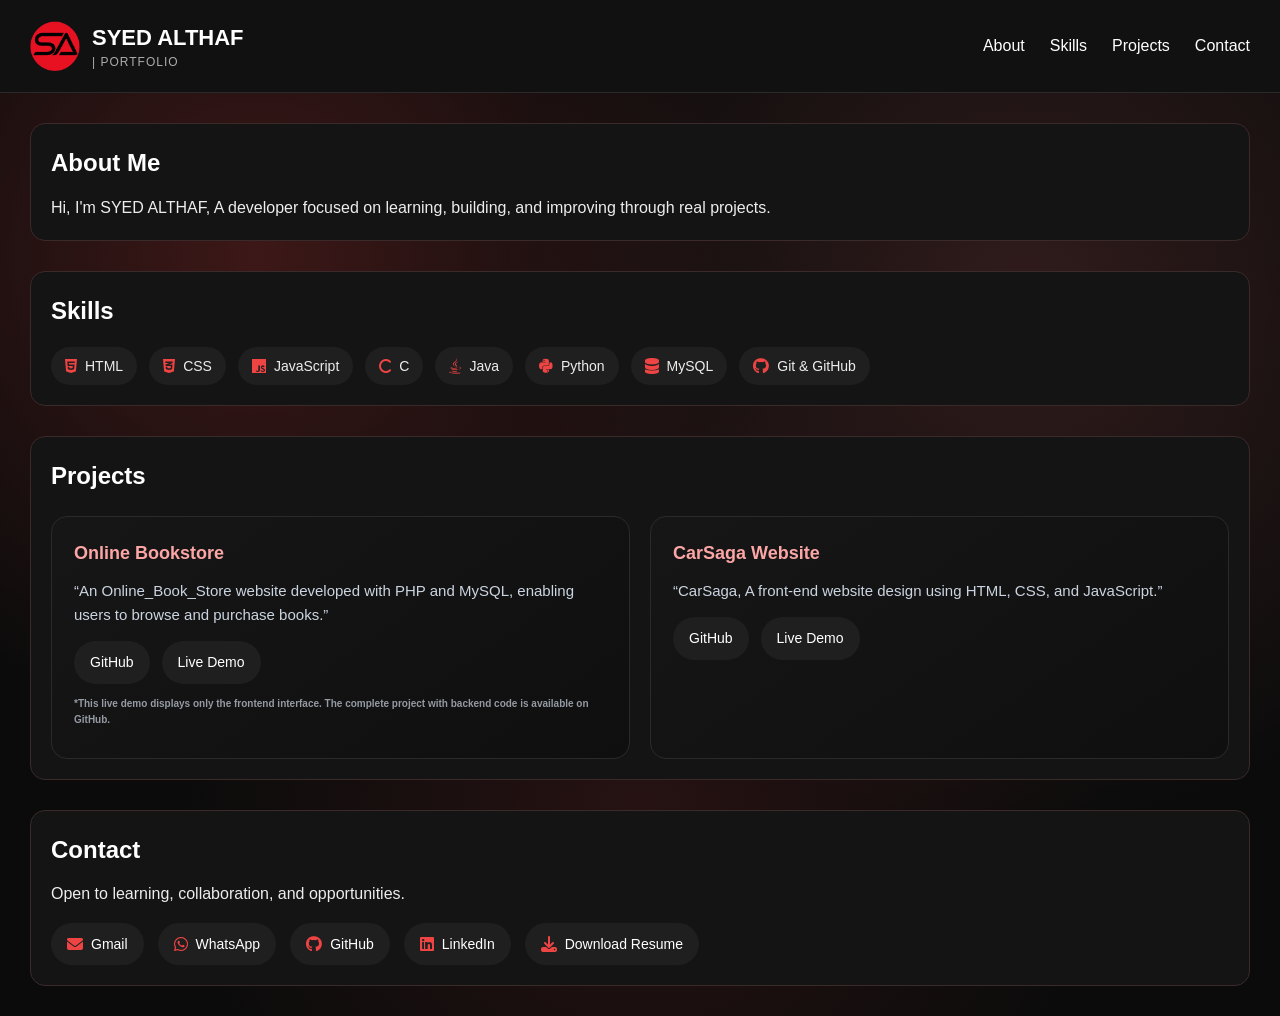
==== index.html @ 484fdac5 "Add files via upload" ====
<!DOCTYPE html>
<html lang="en">
<head>
    <meta charset="UTF-8">
    <meta name="viewport" content="width=device-width, initial-scale=1.0">
    <title>Syed Althaf Ali | Portfolio</title>
    <link rel="icon" type="image/png" href="images/favicon.png">
    <link rel="stylesheet" href="style.css">
    <link rel="stylesheet" href="https://cdnjs.cloudflare.com/ajax/libs/font-awesome/6.5.1/css/all.min.css" />
</head>
<body>

<!-- LOGO SECTION -->
<header>
    <!-- BRAND -->
    <div class="brand">
        <img src="images/logo.png" alt="SA Logo" class="brand-logo">

        <div class="brand-text">
            <h1>
                <span>SYED ALTHAF</span>
            </h1>
            <p class="tagline">| Portfolio</p>
        </div>
    </div>

    <!-- NAVIGATION -->
    <nav>
        <ul class="nav-links">
            <li><a href="#about">About</a></li>
            <li><a href="#skills">Skills</a></li>
            <li><a href="#projects">Projects</a></li>
            <li><a href="#contact">Contact</a></li>
        </ul>
    </nav>
</header>


<!-- ABOUT SECTION -->
<section id="about">
  <h2>About Me</h2>
  <p>Hi, I'm SYED ALTHAF, A developer focused on learning, building, and improving through real projects.</p>
</section>


<!-- SKILL SECTION -->
<section id="skills">
    <h2>Skills</h2>

    <div class="skills-icons">
        <span><i class="fa-brands fa-html5"></i> HTML</span>
        <span><i class="fa-brands fa-css3-alt"></i> CSS</span>
        <span><i class="fa-brands fa-js"></i> JavaScript</span>
        <span><i class="fa-solid fa-c"></i> C</span>
        <span><i class="fa-brands fa-java"></i> Java</span>
        <span><i class="fa-brands fa-python"></i> Python</span>
        <span><i class="fa-solid fa-database"></i> MySQL</span>
        <span><i class="fa-brands fa-github"></i> Git & GitHub</span>
    </div>
</section>




<!-- PROJECT SECTION -->
<section id="projects">
    <h2>Projects</h2>

    <div class="projects-container">
        <div class="project-card">
            <h3>Online Bookstore</h3>
            <p>“An Online_Book_Store website developed with PHP and MySQL, enabling users to browse and purchase books.”</p>
            <div class="project-links">
                <a href="https://github.com/syedalthafali16/Online_book_library" target="_blank">GitHub</a>
                <a href="https://online-book-sit.netlify.app" target="_blank">Live Demo</a>
                <h6>*This live demo displays only the frontend interface. The complete project with backend code is available on GitHub.</h6>
            </div>
        </div>

        <div class="project-card">
            <h3>CarSaga Website</h3>
            <p>“CarSaga, A front-end website design using HTML, CSS, and JavaScript.”</p>
            <div class="project-links">
                <a href="https://github.com/syedalthafali16/CarSaga" target="_blank">GitHub</a>
                <a href="https://CarSaga.netlify.app" target="_blank">Live Demo</a>
            </div>
        </div>
    </div>
</section>

<!-- CONTACT SECTION -->
<section id="contact">
    <h2>Contact</h2>
    <p>Open to learning, collaboration, and opportunities.</p>

    <div class="contact-links">
        <a href="mailto:syedaltaf0686@gmail.com">
            <i class="fa-solid fa-envelope"></i>
            Gmail
        </a>

        <a href="https://wa.me/917795450686" target="_blank">
            <i class="fa-brands fa-whatsapp"></i>
            WhatsApp
        </a>

        <a href="https://github.com/syedalthafali16" target="_blank">
            <i class="fa-brands fa-github"></i>
            GitHub
        </a>

        <a href="https://linkedin.com/in/syedalthafali16" target="_blank">
            <i class="fa-brands fa-linkedin"></i>
            LinkedIn
        </a>

        <a class="resume-btn" href="resume/resume.pdf" download>
            <i class="fa-solid fa-download"></i>
            Download Resume
        </a>
    </div>
</section>

</body>
</html>
---- style.css ----
/* =========================
   RESET
========================= */
* {
    margin: 0;
    padding: 0;
    box-sizing: border-box;
}

html {
    scroll-behavior: smooth;
}

/* =========================
   BODY
========================= */
body {
    font-family: 'Segoe UI', sans-serif;
    line-height: 1.6;
    color: #EDEDED;

    background:
        radial-gradient(circle at 20% 25%, rgba(239, 68, 68, 0.22), transparent 38%),
        radial-gradient(circle at 80% 30%, rgba(248, 113, 113, 0.16), transparent 42%),
        radial-gradient(circle at 50% 80%, rgba(239, 68, 68, 0.12), transparent 45%),
        #0B0B0B;
}

/* =========================
   HEADER
========================= */
header {
    position: sticky;
    top: 0;
    z-index: 1000;

    display: flex;
    align-items: center;
    justify-content: space-between;

    padding: 20px 30px;
    background: #111111;
    border-bottom: 1px solid #2A2A2A;
    transition: box-shadow 0.3s ease;
}

header.scrolled {
    box-shadow: 0 10px 30px rgba(0, 0, 0, 0.6);
}

/* =========================
   BRAND / LOGO
========================= */
.brand {
    display: flex;
    align-items: center;
    gap: 12px;
    cursor: pointer;
}

.brand-logo {
    width: 50px;
    height: 50px;
    object-fit: contain;
}

.brand-text h1 {
    font-size: 22px;
    font-weight: 700;
    color: #FFFFFF;
    transition: color 0.3s ease;
}

.brand-text h1 span {
    color: white;
    transition: color 0.3s ease;
}

.tagline {
    font-size: 12px;
    letter-spacing: 1px;
    text-transform: uppercase;
    opacity: 0.7;
    margin-top: -2px;
}

/* Brand hover */
.brand:hover h1 {
    color: white;
}

.brand:hover h1 span {
    color: #EF4444;
}

/* =========================
   NAVBAR
========================= */
.nav-links {
    list-style: none;
    display: flex;
    gap: 25px;
}

.nav-links a {
    position: relative;
    text-decoration: none;
    color: #FFFFFF;
    font-weight: 500;
    transition: color 0.2s ease;
}

.nav-links a::after {
    content: "";
    position: absolute;
    left: 0;
    bottom: -4px;
    width: 0;
    height: 2px;
    background: #EF4444;
    transition: width 0.3s ease;
}

.nav-links a:hover::after {
    width: 100%;
}

/* =========================
    SECTIONS
========================= */
section {
    max-width: auto;
    margin: 30px;
    padding: 20px;
    background: #141414;
    border-radius: 15px;
    border: 1px solid #3b2a2a;
    scroll-margin-top: 100px;
}

section h2 {
    margin-bottom: 12px;
    color: #FFFFFF;
}


/* =========================
   SKILLS
========================= */
.skills-icons {
    display: flex;
    flex-wrap: wrap;
    gap: 12px;
    margin-top: 16px;
}

.skills-icons span {
    display: flex;
    align-items: center;
    gap: 8px;

    padding: 8px 14px;
    border-radius: 999px;
    background: #1F1F1F;
    font-size: 14px;

    transition: background 0.2s ease, transform 0.2s ease;
}

.skills-icons span i {
    color: #EF4444;
    font-size: 16px;
}

.skills-icons span:hover {
    background: #EF4444;
    transform: translateY(-2px);
}

.skills-icons span:hover i {
    color: #FFFFFF;
}

/* =========================
   PROJECTS
========================= */
#projects p {
    margin-top: 12px;
    color: #CBD5E1;
}

.projects-container {
    display: grid;
    grid-template-columns: repeat(auto-fit, minmax(260px, 1fr));
    gap: 20px;
    margin-top: 20px;
}

.project-card {
    padding: 22px;
    border-radius: 16px;

    background: linear-gradient(145deg, #161616, #0F0F0F);
    border: 1px solid #2A2A2A;

    transition: transform 0.3s ease, box-shadow 0.3s ease;
}

.project-card:hover {
    transform: translateY(-8px);
    box-shadow: 0 20px 40px rgba(239, 68, 68, 0.35);
}

.project-card h3 {
    margin-bottom: 8px;
    color: #FCA5A5;
    font-size: 18px;
}

.project-card p {
    color: #CBD5E1;
    font-size: 15px;
}

.project-card h6 {
    margin-bottom: 8px;
    color: #CBD5E1;
    font-size: 10px;
    opacity: 0.7;
}

/* PROJECT BUTTONS */
.project-links {
    margin-top: 14px;
    display: flex;
    gap: 12px;
    flex-wrap: wrap;
}

.project-links a {
    display: flex;
    align-items: center;
    gap: 8px;

    padding: 10px 16px;
    border-radius: 999px;
    background: #1F1F1F;

    color: #FFFFFF;
    text-decoration: none;
    font-size: 14px;

    transition: background 0.25s ease, transform 0.25s ease;
}

.project-links a i {
    font-size: 16px;
    color: #EF4444;
}

.project-links a:hover {
    background: #EF4444;
    transform: translateY(-2px);
}

.project-links a:hover i {
    color: #FFFFFF;
}



/* =========================
   CONTACT
========================= */
.contact-links {
    display: flex;
    flex-wrap: wrap;
    gap: 14px;
    margin-top: 16px;
}

.contact-links a {
    display: flex;
    align-items: center;
    gap: 8px;

    padding: 10px 16px;
    border-radius: 999px;
    background: #1F1F1F;

    color: #FFFFFF;
    text-decoration: none;
    font-size: 14px;

    transition: background 0.25s ease, transform 0.25s ease;
}

.contact-links a i {
    font-size: 16px;
    color: #EF4444;
}

.contact-links a:hover {
    background: #EF4444;
    transform: translateY(-2px);
}

.contact-links a:hover i {
    color: #FFFFFF;
}


/* =========================
   MOBILE
========================= */
@media (max-width: 768px) {
    header {
        padding: 16px 20px;
    }

    .nav-links {
        gap: 14px;
        font-size: 14px;
    }
}
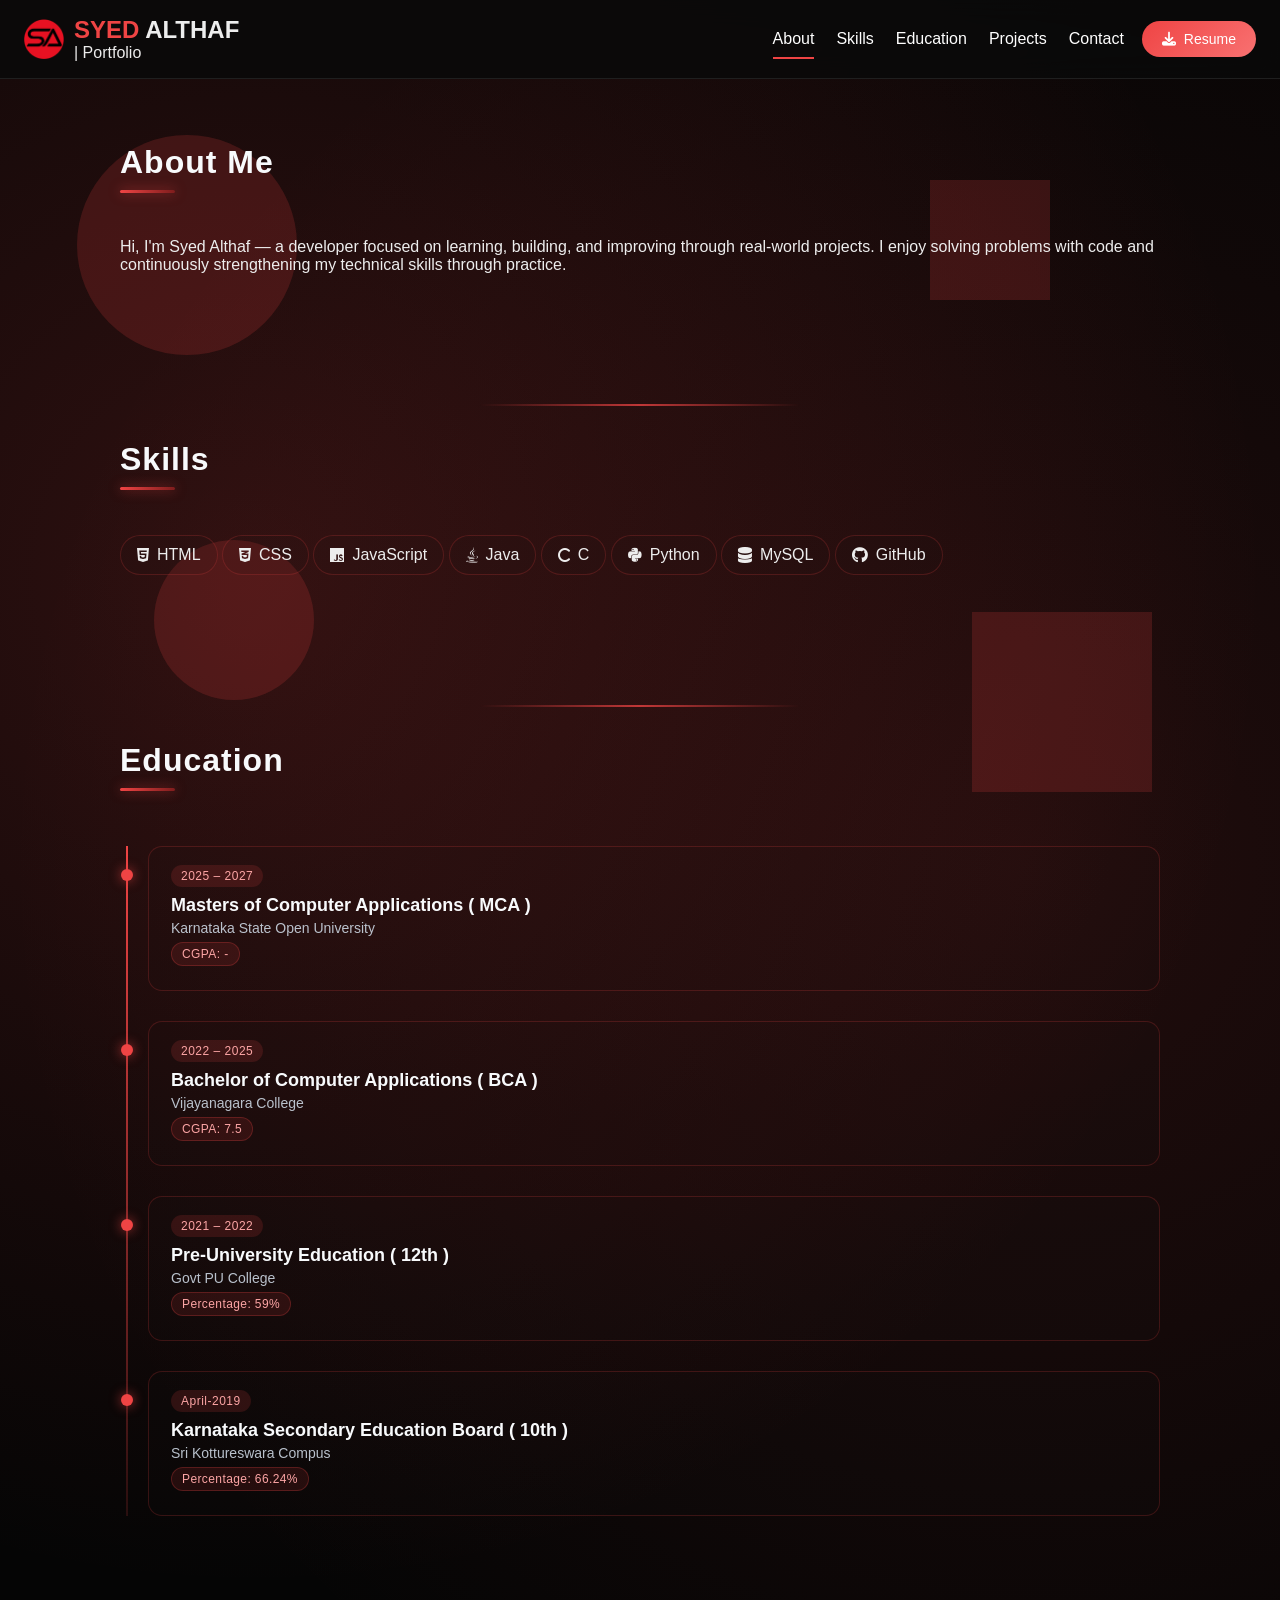
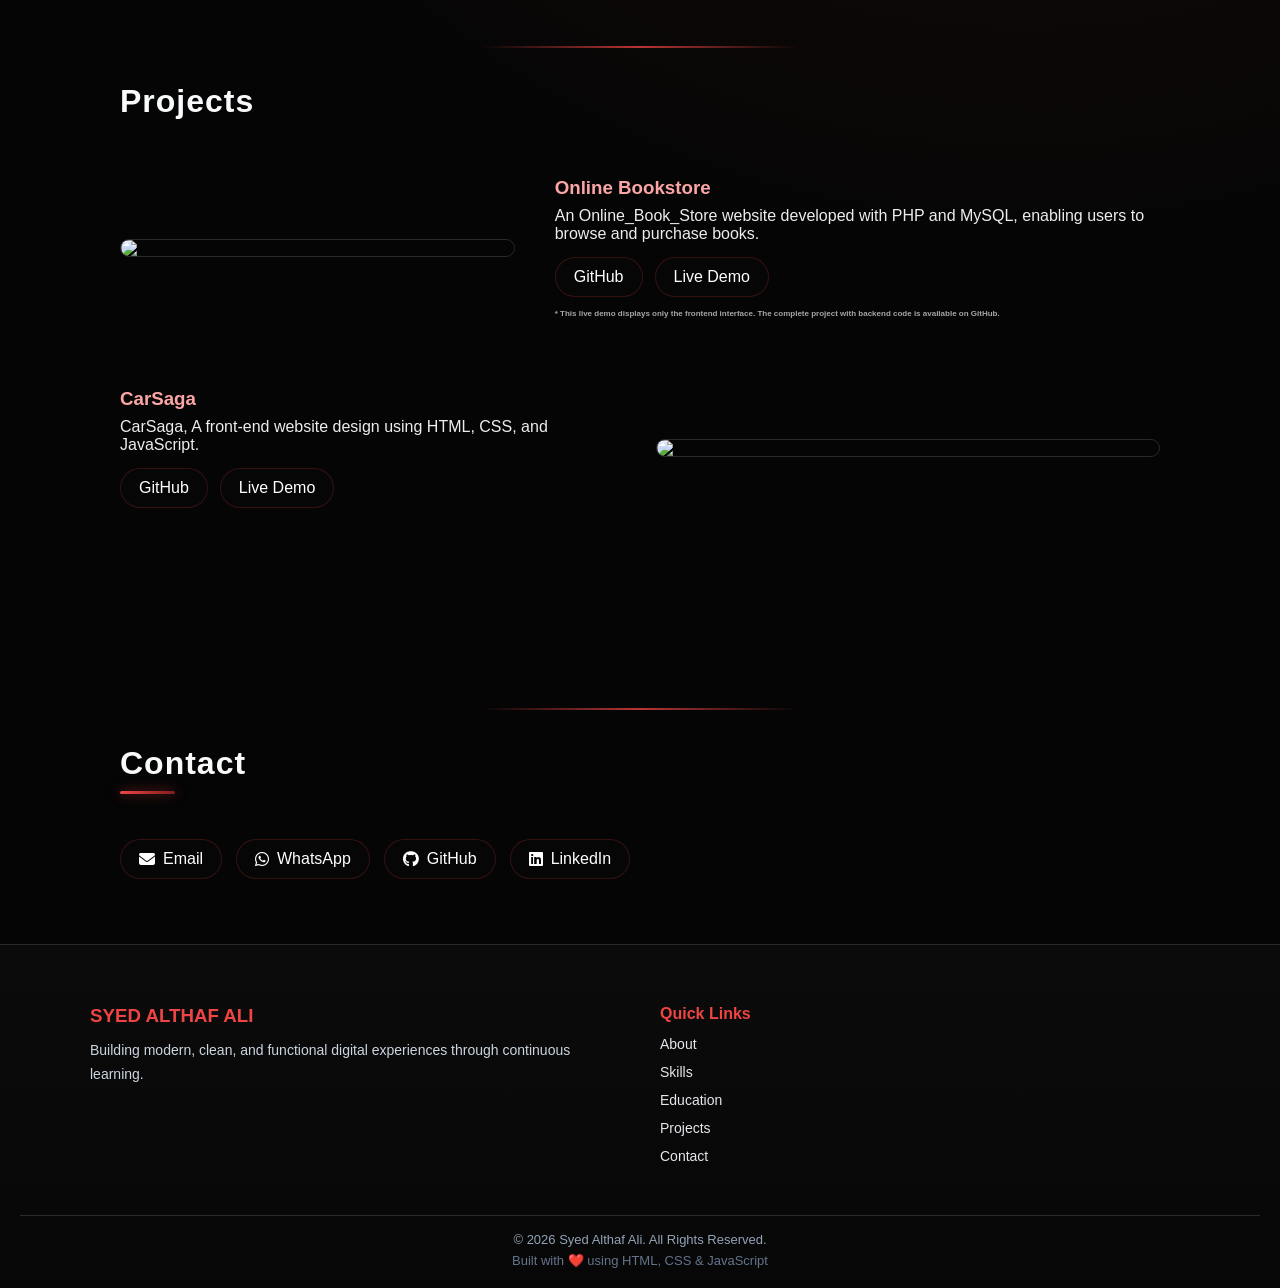
==== commit 95557e55: "Add files via upload" ====
--- a/index.html
+++ b/index.html
@@ -1,125 +1,194 @@
 <!DOCTYPE html>
 <html lang="en">
 <head>
-    <meta charset="UTF-8">
-    <meta name="viewport" content="width=device-width, initial-scale=1.0">
-    <title>Syed Althaf Ali | Portfolio</title>
-    <link rel="icon" type="image/png" href="images/favicon.png">
-    <link rel="stylesheet" href="style.css">
-    <link rel="stylesheet" href="https://cdnjs.cloudflare.com/ajax/libs/font-awesome/6.5.1/css/all.min.css" />
+  <meta charset="UTF-8">
+  <meta name="viewport" content="width=device-width, initial-scale=1.0">
+  <title>Syed Althaf Ali | Portfolio</title>
+
+  <link rel="icon" href="images/favicon.png">
+  <link rel="stylesheet" href="style.css">
+  <link rel="stylesheet"
+        href="https://cdnjs.cloudflare.com/ajax/libs/font-awesome/6.5.1/css/all.min.css">
 </head>
 <body>
 
-<!-- LOGO SECTION -->
+<!-- BACKGROUND SHAPES -->
+<div class="bg-shapes">
+  <span class="circle"></span>
+  <span class="circle"></span>
+  <span class="square"></span>
+  <span class="square"></span>
+</div>
+
 <header>
-    <!-- BRAND -->
-    <div class="brand">
-        <img src="images/logo.png" alt="SA Logo" class="brand-logo">
+  <div class="brand">
+    <img src="images/logo.png" class="brand-logo">
+    <div>
+      <h2><span>SYED</span> ALTHAF</h2>
+      <p class="tagline">| Portfolio</p>
+    </div>
+  </div>
 
-        <div class="brand-text">
-            <h1>
-                <span>SYED ALTHAF</span>
-            </h1>
-            <p class="tagline">| Portfolio</p>
-        </div>
+  <nav>
+    <ul class="nav-links" id="navLinks">
+      <li><a href="#about">About</a></li>
+      <li><a href="#skills">Skills</a></li>
+      <li><a href="#education">Education</a></li>
+      <li><a href="#projects">Projects</a></li>
+      <li><a href="#contact">Contact</a></li>
+    </ul>
+
+    <a
+      href="https://drive.google.com/file/d/1rH7lKC6GWyjIgkZHhj6-uSMbkFeJGBRj/view?usp=drive_link"
+      target="_blank"
+      class="resume-top-btn">
+      <i class="fa-solid fa-download"></i> Resume
+    </a>
+
+    <!-- MOBILE MENU BUTTON -->
+    <div class="menu-btn" id="menuBtn">
+      <span></span>
+      <span></span>
+      <span></span>
+    </div>
+  </nav>
+</header>
+
+<section id="about" class="section reveal">
+  <h2 class="section-title">About Me</h2>
+  <p>
+  Hi, I'm Syed Althaf — a developer focused on learning,
+  building, and improving through real-world projects.
+  I enjoy solving problems with code and continuously
+  strengthening my technical skills through practice.
+</p>
+
+</section>
+
+<section id="skills" class="section reveal">
+  <h2 class="section-title">Skills</h2>
+  <div class="skills-icons">
+    <span><i class="fa-brands fa-html5"></i> HTML</span>
+    <span><i class="fa-brands fa-css3-alt"></i> CSS</span>
+    <span><i class="fa-brands fa-js"></i> JavaScript</span>
+    <span><i class="fa-brands fa-java"></i> Java</span>
+    <span><i class="fa-brands fa-c"></i> C</span>
+    <span><i class="fa-brands fa-python"></i> Python</span>
+    <span><i class="fa-solid fa-database"></i> MySQL</span>
+    <span><i class="fa-brands fa-github"></i> GitHub</span>
+  </div>
+</section>
+
+<section id="education" class="section reveal">
+  <h2 class="section-title">Education</h2>
+
+  <div class="education">
+
+    <div class="edu-card">
+      <span class="edu-year">2025 – 2027</span>
+      <h3>Masters of Computer Applications ( MCA )</h3>
+      <p>Karnataka State Open University</p>
+      <span class="edu-cgpa">CGPA: -</span>
     </div>
 
-    <!-- NAVIGATION -->
-    <nav>
-        <ul class="nav-links">
-            <li><a href="#about">About</a></li>
-            <li><a href="#skills">Skills</a></li>
-            <li><a href="#projects">Projects</a></li>
-            <li><a href="#contact">Contact</a></li>
-        </ul>
-    </nav>
-</header>
+    <div class="edu-card">
+      <span class="edu-year">2022 – 2025</span>
+      <h3>Bachelor of Computer Applications ( BCA )</h3>
+      <p>Vijayanagara College</p>
+       <span class="edu-cgpa">CGPA: 7.5</span>
+    </div>
 
+    <div class="edu-card">
+      <span class="edu-year">2021 – 2022</span>
+      <h3>Pre-University Education ( 12th )</h3>
+      <p>Govt PU College</p>
+      <span class="edu-cgpa">Percentage: 59%</span>
+    </div>
 
-<!-- ABOUT SECTION -->
-<section id="about">
-  <h2>About Me</h2>
-  <p>Hi, I'm SYED ALTHAF, A developer focused on learning, building, and improving through real projects.</p>
+    <div class="edu-card">
+      <span class="edu-year">April-2019</span>
+      <h3>Karnataka Secondary Education Board ( 10th )</h3>
+      <p>Sri Kottureswara Compus</p>
+      <span class="edu-cgpa">Percentage: 66.24%</span>
+    </div>
+
+  </div>
 </section>
 
 
-<!-- SKILL SECTION -->
-<section id="skills">
-    <h2>Skills</h2>
+<section id="projects" class="section">
+  <h2 class="section-title">Projects</h2>
 
-    <div class="skills-icons">
-        <span><i class="fa-brands fa-html5"></i> HTML</span>
-        <span><i class="fa-brands fa-css3-alt"></i> CSS</span>
-        <span><i class="fa-brands fa-js"></i> JavaScript</span>
-        <span><i class="fa-solid fa-c"></i> C</span>
-        <span><i class="fa-brands fa-java"></i> Java</span>
-        <span><i class="fa-brands fa-python"></i> Python</span>
-        <span><i class="fa-solid fa-database"></i> MySQL</span>
-        <span><i class="fa-brands fa-github"></i> Git & GitHub</span>
+  <div class="project reveal">
+    <img src="images/projects/OBS.png">
+    <div class="project-info">
+      <h3>Online Bookstore</h3>
+      <p>An Online_Book_Store website developed with PHP and MySQL, enabling users to browse and purchase books.</p>
+      <div class="project-links">
+        <a href="#">GitHub</a>
+        <a href="#">Live Demo</a>
+        <h6>* This live demo displays only the frontend interface. The complete project with backend code is available on GitHub.</h6>
+      </div>
     </div>
+  </div>
+
+  <div class="project reverse reveal">
+    <img src="images/projects/CarSaga.png">
+    <div class="project-info">
+      <h3>CarSaga</h3>
+      <p>CarSaga, A front-end website design using HTML, CSS, and JavaScript.</p>
+      <div class="project-links">
+        <a href="#">GitHub</a>
+        <a href="#">Live Demo</a>
+      </div>
+    </div>
+  </div>
 </section>
 
+<section id="contact" class="section reveal">
+  <h2 class="section-title">Contact</h2>
+  <div class="contact-links">
+    <a href="mailto:syedaltaf0686@gmail.com"><i class="fa-solid fa-envelope"></i> Email</a>
+    <a href="https://wa.me/917795450686"><i class="fa-brands fa-whatsapp"></i> WhatsApp</a>
+    <a href="https://github.com/syedalthafali16"><i class="fa-brands fa-github"></i> GitHub</a>
+    <a href="www.linkedin.com/in/syedalthafali16"><i class="fa-brands fa-linkedin"></i> LinkedIn</a>
+  </div>
+</section>
+
+<!--  FOOTER -->
+<footer class="footer">
+  <div class="footer-container">
+
+    <div class="footer-about">
+      <h3>SYED ALTHAF ALI</h3>
+      <p>
+        Building modern, clean, and functional digital experiences through continuous learning.
+
+      </p>
+    </div>
+
+    <div class="footer-links">
+      <h4>Quick Links</h4>
+      <ul>
+        <li><a href="#about">About</a></li>
+        <li><a href="#skills">Skills</a></li>
+        <li><a href="#education">Education</a></li>
+        <li><a href="#projects">Projects</a></li>
+        <li><a href="#contact">Contact</a></li>
+      </ul>
+    </div>
+
+  </div>
+
+  <div class="footer-bottom">
+    <p>© <span id="year"></span> Syed Althaf Ali. All Rights Reserved.</p>
+    <p class="made-with">Built with ❤️ using HTML, CSS & JavaScript</p>
+  </div>
+</footer>
 
 
+<div class="menu-overlay" id="menuOverlay"></div>
 
-<!-- PROJECT SECTION -->
-<section id="projects">
-    <h2>Projects</h2>
-
-    <div class="projects-container">
-        <div class="project-card">
-            <h3>Online Bookstore</h3>
-            <p>“An Online_Book_Store website developed with PHP and MySQL, enabling users to browse and purchase books.”</p>
-            <div class="project-links">
-                <a href="https://github.com/syedalthafali16/Online_book_library" target="_blank">GitHub</a>
-                <a href="https://online-book-sit.netlify.app" target="_blank">Live Demo</a>
-                <h6>*This live demo displays only the frontend interface. The complete project with backend code is available on GitHub.</h6>
-            </div>
-        </div>
-
-        <div class="project-card">
-            <h3>CarSaga Website</h3>
-            <p>“CarSaga, A front-end website design using HTML, CSS, and JavaScript.”</p>
-            <div class="project-links">
-                <a href="https://github.com/syedalthafali16/CarSaga" target="_blank">GitHub</a>
-                <a href="https://CarSaga.netlify.app" target="_blank">Live Demo</a>
-            </div>
-        </div>
-    </div>
-</section>
-
-<!-- CONTACT SECTION -->
-<section id="contact">
-    <h2>Contact</h2>
-    <p>Open to learning, collaboration, and opportunities.</p>
-
-    <div class="contact-links">
-        <a href="mailto:syedaltaf0686@gmail.com">
-            <i class="fa-solid fa-envelope"></i>
-            Gmail
-        </a>
-
-        <a href="https://wa.me/917795450686" target="_blank">
-            <i class="fa-brands fa-whatsapp"></i>
-            WhatsApp
-        </a>
-
-        <a href="https://github.com/syedalthafali16" target="_blank">
-            <i class="fa-brands fa-github"></i>
-            GitHub
-        </a>
-
-        <a href="https://linkedin.com/in/syedalthafali16" target="_blank">
-            <i class="fa-brands fa-linkedin"></i>
-            LinkedIn
-        </a>
-
-        <a class="resume-btn" href="resume/resume.pdf" download>
-            <i class="fa-solid fa-download"></i>
-            Download Resume
-        </a>
-    </div>
-</section>
-
+<script src="script.js"></script>
 </body>
 </html>
--- a/style.css
+++ b/style.css
@@ -2,324 +2,713 @@
    RESET
 ========================= */
 * {
-    margin: 0;
-    padding: 0;
-    box-sizing: border-box;
-}
-
-html {
-    scroll-behavior: smooth;
-}
-
-/* =========================
-   BODY
+  margin: 0;
+  padding: 0;
+  box-sizing: border-box;
+}
+
+html { scroll-behavior: smooth; }
+
+/* =========================
+   BODY – BATMAN THEME
 ========================= */
 body {
-    font-family: 'Segoe UI', sans-serif;
-    line-height: 1.6;
-    color: #EDEDED;
-
-    background:
-        radial-gradient(circle at 20% 25%, rgba(239, 68, 68, 0.22), transparent 38%),
-        radial-gradient(circle at 80% 30%, rgba(248, 113, 113, 0.16), transparent 42%),
-        radial-gradient(circle at 50% 80%, rgba(239, 68, 68, 0.12), transparent 45%),
-        #0B0B0B;
-}
+  font-family: 'Segoe UI', sans-serif;
+  color: #EDEDED;
+  background:
+    radial-gradient(circle at 20% 20%, rgba(239,68,68,.18), transparent 40%),
+    radial-gradient(circle at 80% 30%, rgba(239,68,68,.12), transparent 45%),
+    #050505;
+  overflow-x: hidden;
+}
+
+/* =========================
+   BACKGROUND SHAPES
+========================= */
+.bg-shapes span {
+  position: fixed;
+  z-index: -1;
+  background: rgba(239, 68, 68, 0.18);
+  animation: float 25s linear infinite;
+}
+
+.bg-shapes .circle {
+  width: 220px;
+  height: 220px;
+  border-radius: 50%;
+  top: 15%;
+  left: 6%;
+}
+
+.bg-shapes .circle:nth-child(2) {
+  width: 160px;
+  height: 160px;
+  top: 60%;
+  left: 12%;
+  animation-duration: 30s;
+}
+
+.bg-shapes .square {
+  width: 180px;
+  height: 180px;
+  bottom: 12%;
+  right: 10%;
+}
+
+.bg-shapes .square:nth-child(4) {
+  width: 120px;
+  height: 120px;
+  top: 20%;
+  right: 18%;
+  animation-duration: 35s;
+}
+
+@keyframes float {
+  from {
+    transform: translateY(0) rotate(0deg);
+  }
+  to {
+    transform: translateY(-120vh) rotate(360deg);
+  }
+}
+
 
 /* =========================
    HEADER
 ========================= */
 header {
-    position: sticky;
-    top: 0;
-    z-index: 1000;
-
-    display: flex;
+  position: sticky;
+  top: 0;
+  z-index: 1000;
+  padding: 16px 24px;
+  display: flex;
+  justify-content: space-between;
+  align-items: center;
+  background: rgba(10,10,10,.85);
+  backdrop-filter: blur(14px);
+  border-bottom: 1px solid #1f1f1f;
+}
+
+header.scrolled {
+  box-shadow: 0 10px 40px rgba(0,0,0,.9);
+}
+
+/* =========================
+   BRAND
+========================= */
+.brand {
+  display: flex;
+  align-items: center;
+  gap: 10px;
+}
+
+.brand-logo { width: 40px; }
+.brand span { color: #EF4444; }
+
+/* =========================
+   NAVBAR
+========================= */
+nav { display: flex; align-items: center; }
+
+.nav-links {
+  list-style: none;
+  display: flex;
+  gap: 22px;
+}
+
+.nav-links a {
+  color: #fff;
+  text-decoration: none;
+  position: relative;
+  padding: 6px 0;
+}
+
+.nav-links a::after {
+  content: "";
+  position: absolute;
+  bottom: -6px;
+  left: 0;
+  width: 0;
+  height: 2px;
+  background: #EF4444;
+  transition: .3s;
+}
+
+.nav-links a.active::after,
+.nav-links a:hover::after { width: 100%; }
+
+/* =========================
+   TOP RESUME BUTTON
+========================= */
+.resume-top-btn {
+  margin-left: 18px;
+  padding: 10px 20px;
+  border-radius: 999px;
+  background: linear-gradient(135deg,#EF4444,#F87171);
+  color: #fff;
+  text-decoration: none;
+  font-size: 14px;
+  display: inline-flex;
+  align-items: center;
+  gap: 8px;
+  transition: .3s;
+}
+
+.resume-top-btn:hover {
+  transform: translateY(-2px);
+  box-shadow: 0 8px 25px rgba(239,68,68,.45);
+}
+
+/* =========================
+   MOBILE MENU
+========================= */
+.menu-btn {
+  display: none; /* desktop */
+  width: 44px;
+  height: 44px;
+  border-radius: 12px;
+
+  background: rgba(255, 255, 255, 0.04);
+  border: 1px solid rgba(239, 68, 68, 0.35);
+  backdrop-filter: blur(8px);
+
+  position: relative; /* 🔥 REQUIRED for spans */
+  cursor: pointer;
+
+  align-items: center;
+  justify-content: center;
+}
+
+.menu-btn span {
+  position: absolute;
+
+  width: 22px;
+  height: 2px;
+
+  background-color: #FFFFFF; /* 🔥 force visible */
+  border-radius: 999px;
+
+  transition: all 0.4s cubic-bezier(0.22, 1, 0.36, 1);
+}
+
+/* top line */
+.menu-btn span:nth-child(1) {
+  top: 14px;
+}
+
+/* middle line */
+.menu-btn span:nth-child(2) {
+  top: 21px;
+}
+
+/* bottom line */
+.menu-btn span:nth-child(3) {
+  top: 28px;
+}
+
+.menu-btn.active span:nth-child(1) {
+  transform: rotate(45deg);
+  top: 21px;
+}
+
+.menu-btn.active span:nth-child(2) {
+  opacity: 0;
+}
+
+.menu-btn.active span:nth-child(3) {
+  transform: rotate(-45deg);
+  top: 21px;
+}
+
+.menu-overlay {
+  position: fixed;
+  inset: 0;
+  background: rgba(0, 0, 0, 0.65);
+  backdrop-filter: blur(4px);
+  z-index: 900;
+
+  opacity: 0;
+  pointer-events: none;
+  transition: opacity 0.4s ease;
+}
+
+/* Show overlay when menu is open */
+.menu-overlay.active {
+  opacity: 1;
+  pointer-events: auto;
+}
+
+
+/* =========================
+   SECTIONS
+========================= */
+.section {
+  width: 100%;
+  max-width: 1100px;
+
+  /* keep content centered */
+  margin-left: auto;
+  margin-right: auto;
+
+  /* internal spacing */
+  padding: 65px 30px;
+}
+
+/* Section title */
+.section-title {
+  font-size: 32px;
+  font-weight: 700;
+  margin-bottom: 40px;
+  color: #F8FAFC;
+}
+
+/* =========================
+   SECTION + TITLE (COMBINED)
+========================= */
+.section {
+  width: 100%;
+  max-width: 1100px;
+  margin-left: auto;
+  margin-right: auto;
+  padding: 65px 30px;
+}
+
+/* SECTION DIVIDER (TOP LINE) */
+.section:not(:first-of-type)::before {
+  content: "";
+  display: block;
+
+  width: 100%;
+  max-width: 320px;
+  height: 2px;
+
+  margin: 0 auto 35px;
+
+  background: linear-gradient(
+    90deg,
+    transparent,
+    rgba(239, 68, 68, 0.9),
+    transparent
+  );
+
+  opacity: 0.85;
+}
+
+/* SECTION TITLE */
+.section-title {
+  position: relative;
+  display: inline-block;
+
+  font-size: 32px;
+  font-weight: 700;
+  letter-spacing: 1px;
+  color: #F8FAFC;
+
+  margin-bottom: 45px;
+  padding-bottom: 12px;
+}
+
+.section:hover .section-title::after {
+  width: 90px;
+  
+}
+
+
+/* TITLE UNDERLINE */
+.section-title::after {
+  content: "";
+  position: absolute;
+  left: 0;
+  bottom: 0;
+
+  width: 55px;
+  height: 3px;
+
+  background: linear-gradient(
+    90deg,
+    #EF4444,
+    #7F1D1D
+  );
+
+  border-radius: 999px;
+
+  box-shadow: 0 0 12px rgba(239, 68, 68, 0.6);
+
+  /* animation */
+  transform: scaleX(0);
+  transform-origin: left;
+  transition: transform 0.5s ease;
+}
+
+/* REVEAL ANIMATION (sync with your .reveal system) */
+.reveal.active .section-title::after {
+  transform: scaleX(1);
+}
+
+
+
+/* =========================
+   SKILLS
+========================= */
+.skills-icons span {
+  padding: 10px 16px;
+  background: #1f1f1f17;
+  display: inline-flex;
+  align-items: center;
+  gap: 8px;
+  border: 1px solid rgba(239, 68, 68, 0.2);
+  border-radius: 50px;
+  transition: transform 0.3s ease, box-shadow 0.3s ease;
+}
+
+.skills-icons span:hover {
+  background: #EF4444;
+  transform: translateY(-2px);
+}
+
+/* =========================
+   EDUCATION SECTION
+========================= */
+.education {
+  position: relative;
+  margin-top: 10px;
+  padding-left: 28px;
+
+  display: flex;
+  flex-direction: column;
+  gap: 30px;
+}
+
+/* vertical timeline line */
+.education::before {
+  content: "";
+  position: absolute;
+  left: 6px;
+  top: 0;
+  width: 2px;
+  height: 100%;
+  background: linear-gradient(
+    180deg,
+    #EF4444,
+    rgba(239, 68, 68, 0.15)
+  );
+}
+
+/* education card */
+.edu-card {
+  position: relative;
+  padding: 18px 20px 18px 22px;
+
+  background-color: #1f1f1f17;
+
+  border: 1px solid rgba(239, 68, 68, 0.2);
+  border-radius: 14px;
+
+  transition: transform 0.3s ease, box-shadow 0.3s ease;
+}
+
+/* timeline dot */
+.edu-card::before {
+  content: "";
+  position: absolute;
+  left: -28px;
+  top: 22px;
+
+  width: 12px;
+  height: 12px;
+  background: #EF4444;
+  border-radius: 50%;
+
+  box-shadow: 0 0 12px rgba(239, 68, 68, 0.7);
+}
+
+/* hover effect */
+@media (hover: hover) {
+  .edu-card:hover {
+    transform: translateY(-4px);
+    box-shadow: 0 12px 30px rgba(239, 68, 68, 0.25);
+  }
+}
+
+/* year badge */
+.edu-year {
+  display: inline-block;
+  margin-bottom: 8px;
+  padding: 4px 10px;
+
+  font-size: 12px;
+  letter-spacing: 0.5px;
+  font-weight: 500;
+
+  color: #FCA5A5;
+  background: rgba(239, 68, 68, 0.15);
+  border-radius: 999px;
+}
+
+/* degree title */
+.edu-card h3 {
+  font-size: 18px;
+  font-weight: 600;
+  margin-bottom: 4px;
+  color: #F8FAFC;
+}
+
+/* institution */
+.edu-card p {
+  font-size: 14px;
+  color: #CBD5E1;
+  opacity: 0.9;
+}
+
+.edu-cgpa {
+  display: inline-block;
+  margin: 6px 0 6px;
+
+  padding: 4px 10px;
+  font-size: 12px;
+  font-weight: 500;
+  letter-spacing: 0.4px;
+
+  color: #FCA5A5;
+  background: rgba(239, 68, 68, 0.12);
+  border: 1px solid rgba(239, 68, 68, 0.25);
+  border-radius: 999px;
+}
+
+
+/* =========================
+   PROJECTS
+========================= */
+.project {
+  display: flex;
+  gap: 40px;
+  margin-bottom: 70px;
+  align-items: center;
+}
+
+.project.reverse { flex-direction: row-reverse; }
+
+.project img {
+  width: 50%;
+  border-radius: 14px;
+  border: 1px solid #2A2A2A;
+  transition: transform .4s ease, box-shadow .4s ease;
+}
+
+.project:hover img {
+  transform: scale(1.06);
+  box-shadow: 0 20px 40px rgba(239,68,68,.35);
+}
+
+.project-info h3 {
+  color: #FCA5A5;
+  margin-bottom: 8px;
+}
+
+.project h6 {
+  font-size: 8px;
+  opacity: 0.7;
+}
+
+.project-links {
+  margin-top: 14px;
+  display: flex;
+  gap: 12px;
+  flex-wrap: wrap;
+}
+
+.project-links a {
+  padding: 10px 18px;
+  background: #1f1f1f17;
+  color: #fff;
+  text-decoration: none;
+  border: 1px solid rgba(239, 68, 68, 0.2);
+  border-radius: 50px;
+  transition: transform 0.3s ease, box-shadow 0.3s ease;
+}
+
+.project-links a:hover {
+  background: #EF4444;
+  transform: translateY(-2px);
+}
+
+/* =========================
+   CONTACT BUTTONS
+========================= */
+.contact-links {
+  display: flex;
+  flex-wrap: wrap;
+  gap: 14px;
+}
+
+.contact-links a {
+  padding: 10px 18px;
+  background: #1f1f1f17;
+  color: #fff;
+  text-decoration: none;
+  display: inline-flex;
+  align-items: center;
+  gap: 8px;
+  border: 1px solid rgba(239, 68, 68, 0.2);
+  border-radius: 50px;
+  transition: transform 0.3s ease, box-shadow 0.3s ease;
+}
+
+.contact-links a:hover {
+  background: #EF4444;
+  transform: translateY(-2px);
+}
+
+/* =========================
+   FOOTER (FULL – YOUR ORIGINAL)
+========================= */
+.footer {
+  background: linear-gradient(180deg, #0B0B0B, #070707);
+  border-top: 1px solid #2A2A2A;
+  padding: 60px 20px 20px;
+}
+
+.footer-container {
+  max-width: 1100px;
+  margin: auto;
+  display: grid;
+  grid-template-columns: repeat(auto-fit, minmax(220px, 1fr));
+  gap: 40px;
+}
+
+.footer h3,
+.footer h4 {
+  color: #EF4444;
+  margin-bottom: 12px;
+  font-weight: 600;
+}
+
+.footer-about p {
+  color: #CBD5E1;
+  font-size: 14px;
+  line-height: 1.7;
+}
+
+.footer-links ul {
+  list-style: none;
+  padding: 0;
+}
+
+.footer-links ul li {
+  margin-bottom: 10px;
+}
+
+.footer-links ul li a {
+  color: #E5E7EB;
+  text-decoration: none;
+  font-size: 14px;
+  position: relative;
+}
+
+.footer-links ul li a::after {
+  content: "";
+  position: absolute;
+  left: 0;
+  bottom: -3px;
+  width: 0;
+  height: 2px;
+  background: #EF4444;
+  transition: width .3s ease;
+}
+
+.footer-links ul li a:hover::after {
+  width: 100%;
+}
+
+.footer-bottom {
+  margin-top: 40px;
+  padding-top: 16px;
+  border-top: 1px solid #2A2A2A;
+  text-align: center;
+  font-size: 13px;
+  color: #94A3B8;
+}
+
+.made-with {
+  margin-top: 6px;
+  color: #64748B;
+}
+
+/* =========================
+   REVEAL
+========================= */
+.reveal {
+  opacity: 0;
+  transform: translateY(40px);
+  transition: .8s ease;
+}
+
+.reveal.active {
+  opacity: 1;
+  transform: translateY(0);
+}
+
+/* =========================
+   MOBILE
+========================= */
+@media (max-width: 768px) {
+  .menu-btn {
+    display: flex !important;
+    visibility: visible !important;
+    opacity: 1 !important;
+
+    position: relative;
+    z-index: 1100;
+
+    width: 44px;
+    height: 44px;
+
     align-items: center;
-    justify-content: space-between;
-
-    padding: 20px 30px;
-    background: #111111;
-    border-bottom: 1px solid #2A2A2A;
-    transition: box-shadow 0.3s ease;
-}
-
-header.scrolled {
-    box-shadow: 0 10px 30px rgba(0, 0, 0, 0.6);
-}
-
-/* =========================
-   BRAND / LOGO
-========================= */
-.brand {
-    display: flex;
-    align-items: center;
-    gap: 12px;
-    cursor: pointer;
-}
-
-.brand-logo {
-    width: 50px;
-    height: 50px;
-    object-fit: contain;
-}
-
-.brand-text h1 {
-    font-size: 22px;
-    font-weight: 700;
-    color: #FFFFFF;
-    transition: color 0.3s ease;
-}
-
-.brand-text h1 span {
-    color: white;
-    transition: color 0.3s ease;
-}
-
-.tagline {
-    font-size: 12px;
-    letter-spacing: 1px;
-    text-transform: uppercase;
-    opacity: 0.7;
-    margin-top: -2px;
-}
-
-/* Brand hover */
-.brand:hover h1 {
-    color: white;
-}
-
-.brand:hover h1 span {
-    color: #EF4444;
-}
-
-/* =========================
-   NAVBAR
-========================= */
-.nav-links {
-    list-style: none;
-    display: flex;
-    gap: 25px;
-}
-
-.nav-links a {
-    position: relative;
-    text-decoration: none;
-    color: #FFFFFF;
-    font-weight: 500;
-    transition: color 0.2s ease;
-}
-
-.nav-links a::after {
-    content: "";
+    justify-content: center;
+  }
+
+
+  .resume-top-btn {
+    display: inline-flex;
+    width: 100%;
+    justify-content: center;
+    margin: 10px 0 0;
+  }
+
+  .nav-links a {
+    width: 100%;
+    text-align: center;
+  }
+
+  .nav-links {
     position: absolute;
-    left: 0;
-    bottom: -4px;
-    width: 0;
-    height: 2px;
-    background: #EF4444;
-    transition: width 0.3s ease;
-}
-
-.nav-links a:hover::after {
+    top: 100%;
+    right: 20px;
+    background: rgba(15,15,15,.95);
+    backdrop-filter: blur(16px);
+    border-radius: 14px;
+    flex-direction: column;
+    padding: 18px;
+    gap: 14px;
+    display: none;
+  }
+
+  .nav-links.open { display: flex; }
+
+  .education {
+    padding-left: 22px;
+  }
+
+  .edu-card {
+    padding: 16px 16px 16px 18px;
+  }
+
+  .project,
+  .project.reverse {
+    flex-direction: column;
+  }
+
+  .project img {
     width: 100%;
-}
-
-/* =========================
-    SECTIONS
-========================= */
-section {
-    max-width: auto;
-    margin: 30px;
-    padding: 20px;
-    background: #141414;
-    border-radius: 15px;
-    border: 1px solid #3b2a2a;
-    scroll-margin-top: 100px;
-}
-
-section h2 {
-    margin-bottom: 12px;
-    color: #FFFFFF;
-}
-
-
-/* =========================
-   SKILLS
-========================= */
-.skills-icons {
-    display: flex;
-    flex-wrap: wrap;
-    gap: 12px;
-    margin-top: 16px;
-}
-
-.skills-icons span {
-    display: flex;
-    align-items: center;
-    gap: 8px;
-
-    padding: 8px 14px;
-    border-radius: 999px;
-    background: #1F1F1F;
-    font-size: 14px;
-
-    transition: background 0.2s ease, transform 0.2s ease;
-}
-
-.skills-icons span i {
-    color: #EF4444;
-    font-size: 16px;
-}
-
-.skills-icons span:hover {
-    background: #EF4444;
-    transform: translateY(-2px);
-}
-
-.skills-icons span:hover i {
-    color: #FFFFFF;
-}
-
-/* =========================
-   PROJECTS
-========================= */
-#projects p {
-    margin-top: 12px;
-    color: #CBD5E1;
-}
-
-.projects-container {
-    display: grid;
-    grid-template-columns: repeat(auto-fit, minmax(260px, 1fr));
-    gap: 20px;
-    margin-top: 20px;
-}
-
-.project-card {
-    padding: 22px;
-    border-radius: 16px;
-
-    background: linear-gradient(145deg, #161616, #0F0F0F);
-    border: 1px solid #2A2A2A;
-
-    transition: transform 0.3s ease, box-shadow 0.3s ease;
-}
-
-.project-card:hover {
-    transform: translateY(-8px);
-    box-shadow: 0 20px 40px rgba(239, 68, 68, 0.35);
-}
-
-.project-card h3 {
-    margin-bottom: 8px;
-    color: #FCA5A5;
-    font-size: 18px;
-}
-
-.project-card p {
-    color: #CBD5E1;
-    font-size: 15px;
-}
-
-.project-card h6 {
-    margin-bottom: 8px;
-    color: #CBD5E1;
-    font-size: 10px;
-    opacity: 0.7;
-}
-
-/* PROJECT BUTTONS */
-.project-links {
-    margin-top: 14px;
-    display: flex;
-    gap: 12px;
-    flex-wrap: wrap;
-}
-
-.project-links a {
-    display: flex;
-    align-items: center;
-    gap: 8px;
-
-    padding: 10px 16px;
-    border-radius: 999px;
-    background: #1F1F1F;
-
-    color: #FFFFFF;
-    text-decoration: none;
-    font-size: 14px;
-
-    transition: background 0.25s ease, transform 0.25s ease;
-}
-
-.project-links a i {
-    font-size: 16px;
-    color: #EF4444;
-}
-
-.project-links a:hover {
-    background: #EF4444;
-    transform: translateY(-2px);
-}
-
-.project-links a:hover i {
-    color: #FFFFFF;
-}
-
-
-
-/* =========================
-   CONTACT
-========================= */
-.contact-links {
-    display: flex;
-    flex-wrap: wrap;
-    gap: 14px;
-    margin-top: 16px;
-}
-
-.contact-links a {
-    display: flex;
-    align-items: center;
-    gap: 8px;
-
-    padding: 10px 16px;
-    border-radius: 999px;
-    background: #1F1F1F;
-
-    color: #FFFFFF;
-    text-decoration: none;
-    font-size: 14px;
-
-    transition: background 0.25s ease, transform 0.25s ease;
-}
-
-.contact-links a i {
-    font-size: 16px;
-    color: #EF4444;
-}
-
-.contact-links a:hover {
-    background: #EF4444;
-    transform: translateY(-2px);
-}
-
-.contact-links a:hover i {
-    color: #FFFFFF;
-}
-
-
-/* =========================
-   MOBILE
-========================= */
-@media (max-width: 768px) {
-    header {
-        padding: 16px 20px;
-    }
-
-    .nav-links {
-        gap: 14px;
-        font-size: 14px;
-    }
-}
+  }
+}
